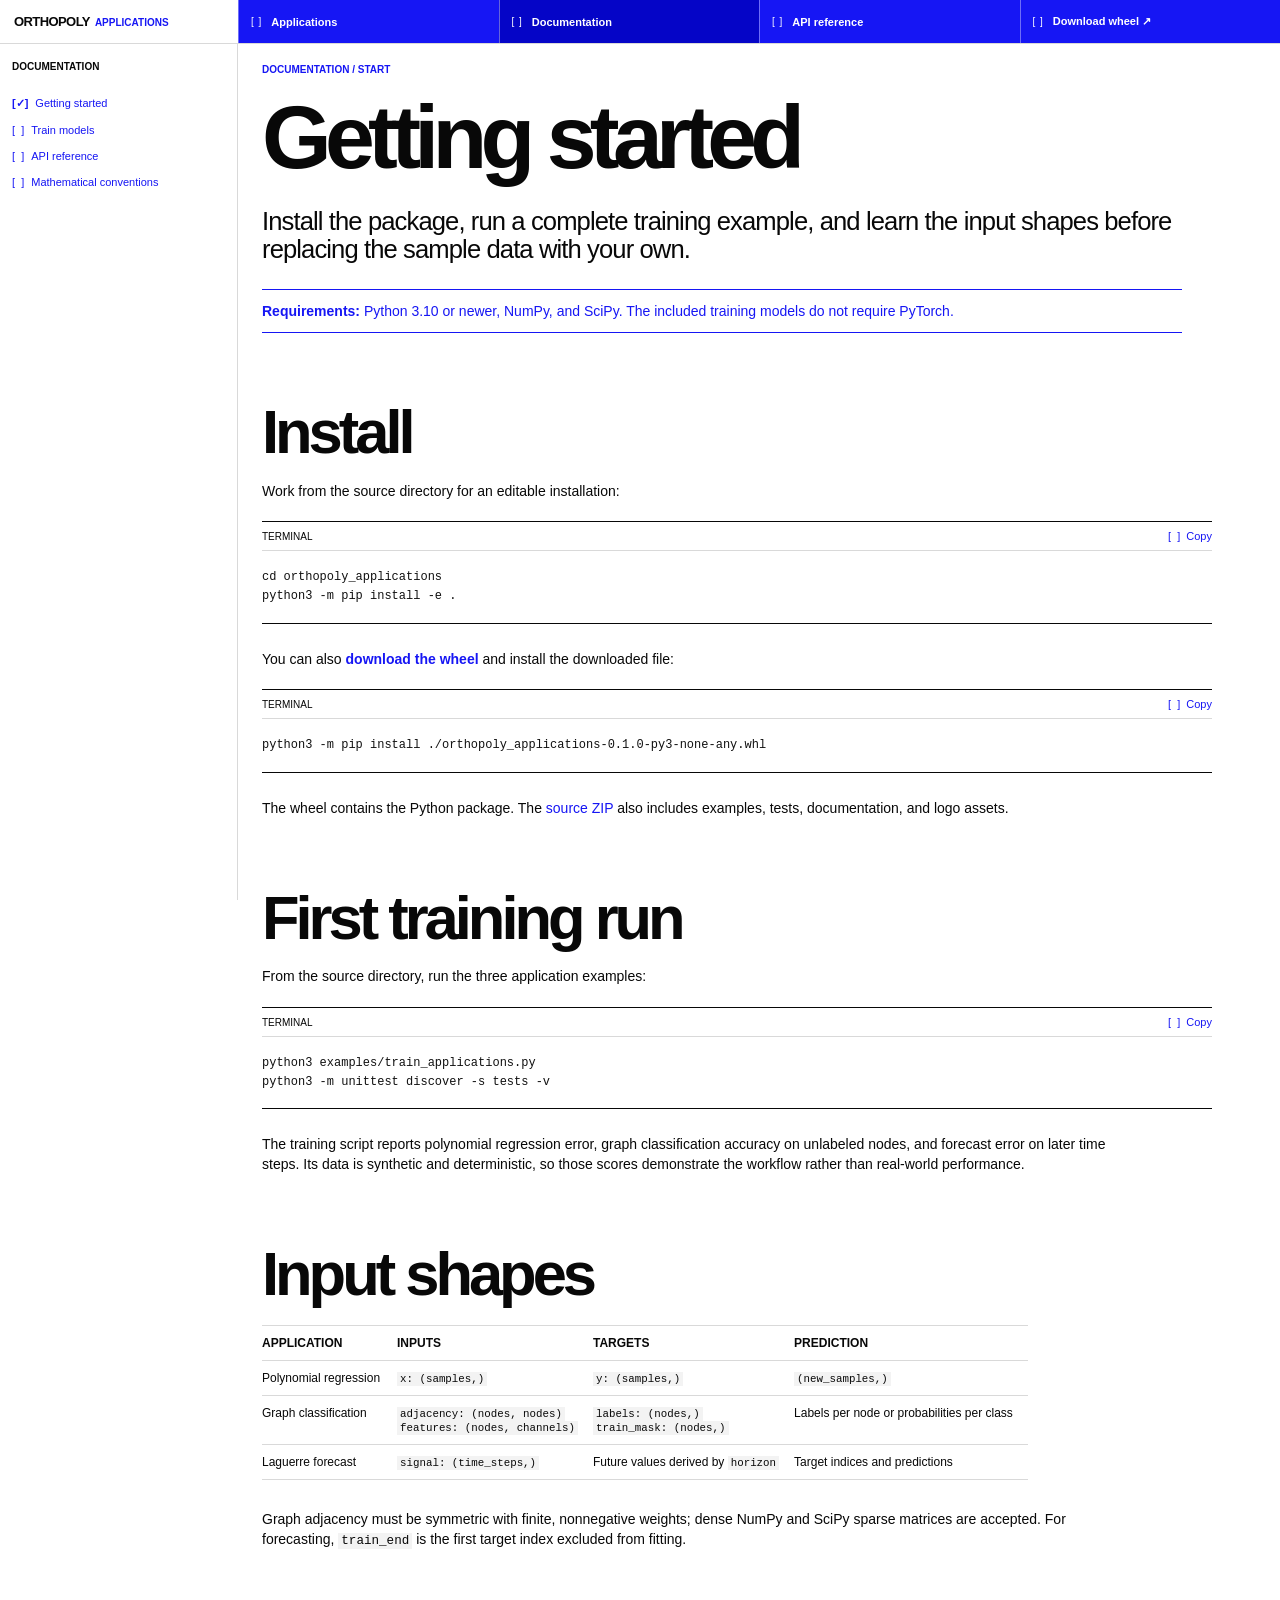
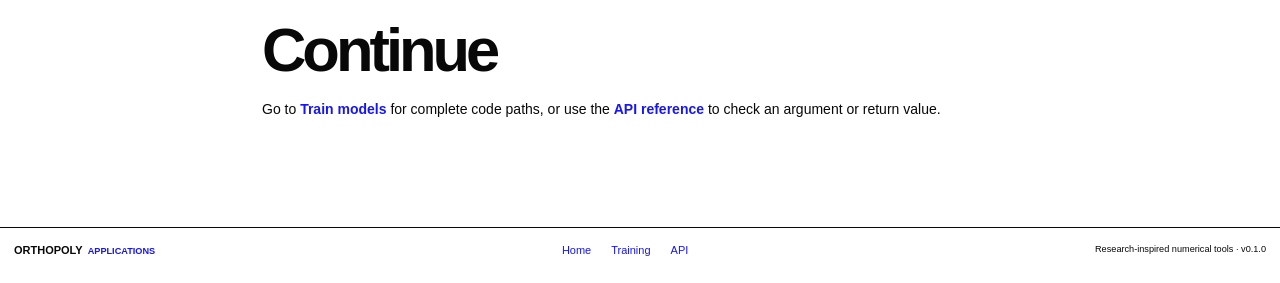
==== docs/index.html @ 443bbaf4 "Publish Orthopoly Applications website" ====
<!doctype html><html lang="en"><head><meta charset="utf-8"><meta name="viewport" content="width=device-width,initial-scale=1"><title>Getting started · Orthopoly Applications</title><meta name="description" content="Install Orthopoly Applications and run your first training example."><link rel="icon" type="image/svg+xml" href="../assets/icon.svg"><link rel="stylesheet" href="../assets/style.css"></head><body>
<a class="skip" href="#main">Skip to content</a><header class="topbar"><div class="container topbar-inner"><a class="brand" href="../index.html" aria-label="Orthopoly Applications home"><img src="../assets/icon.svg" alt=""><span>Orthopoly<small>APPLICATIONS</small></span></a><button class="menu-button" type="button" data-menu aria-expanded="false" aria-controls="main-nav">Menu</button><nav id="main-nav" class="nav" aria-label="Main navigation"><a href="../index.html#methods">Applications</a><a href="index.html" aria-current="page">Documentation</a><a href="api.html">API reference</a><a class="nav-cta" href="../downloads/orthopoly_applications-0.1.0-py3-none-any.whl" download>Download wheel ↗</a></nav></div></header>
<main id="main" class="container docs-shell"><aside class="docs-sidebar" aria-label="Documentation pages"><div class="side-title">Documentation</div><a href="index.html" aria-current="page">Getting started</a><a href="training.html">Train models</a><a href="api.html">API reference</a><a href="methods.html">Mathematical conventions</a></aside><article class="docs-content"><div class="breadcrumb">Documentation / Start</div><h1>Getting started</h1><p class="docs-lede">Install the package, run a complete training example, and learn the input shapes before replacing the sample data with your own.</p>
<div class="callout"><strong>Requirements:</strong> Python 3.10 or newer, NumPy, and SciPy. The included training models do not require PyTorch.</div>
<h2 id="install">Install</h2><p>Work from the source directory for an editable installation:</p><div class="code-panel"><div class="code-top"><span>Terminal</span><button class="copy" type="button" data-copy="install-source">Copy</button></div><pre><code id="install-source">cd orthopoly_applications
python3 -m pip install -e .</code></pre></div><p>You can also <a href="../downloads/orthopoly_applications-0.1.0-py3-none-any.whl" download><strong>download the wheel</strong></a> and install the downloaded file:</p><div class="code-panel"><div class="code-top"><span>Terminal</span><button class="copy" type="button" data-copy="install-wheel">Copy</button></div><pre><code id="install-wheel">python3 -m pip install ./orthopoly_applications-0.1.0-py3-none-any.whl</code></pre></div><p>The wheel contains the Python package. The <a href="../downloads/orthopoly-applications-source-0.1.0.zip" download>source ZIP</a> also includes examples, tests, documentation, and logo assets.</p>
<h2 id="first-run">First training run</h2><p>From the source directory, run the three application examples:</p><div class="code-panel"><div class="code-top"><span>Terminal</span><button class="copy" type="button" data-copy="first-run-code">Copy</button></div><pre><code id="first-run-code">python3 examples/train_applications.py
python3 -m unittest discover -s tests -v</code></pre></div><p>The training script reports polynomial regression error, graph classification accuracy on unlabeled nodes, and forecast error on later time steps. Its data is synthetic and deterministic, so those scores demonstrate the workflow rather than real-world performance.</p>
<h2 id="shapes">Input shapes</h2><table><thead><tr><th>Application</th><th>Inputs</th><th>Targets</th><th>Prediction</th></tr></thead><tbody><tr><td>Polynomial regression</td><td><code>x: (samples,)</code></td><td><code>y: (samples,)</code></td><td><code>(new_samples,)</code></td></tr><tr><td>Graph classification</td><td><code>adjacency: (nodes, nodes)</code><br><code>features: (nodes, channels)</code></td><td><code>labels: (nodes,)</code><br><code>train_mask: (nodes,)</code></td><td>Labels per node or probabilities per class</td></tr><tr><td>Laguerre forecast</td><td><code>signal: (time_steps,)</code></td><td>Future values derived by <code>horizon</code></td><td>Target indices and predictions</td></tr></tbody></table><p>Graph adjacency must be symmetric with finite, nonnegative weights; dense NumPy and SciPy sparse matrices are accepted. For forecasting, <code>train_end</code> is the first target index excluded from fitting.</p>
<h2 id="next">Continue</h2><p>Go to <a href="training.html"><strong>Train models</strong></a> for complete code paths, or use the <a href="api.html"><strong>API reference</strong></a> to check an argument or return value.</p></article></main><footer class="site-footer"><div class="container footer-grid"><div class="footer-brand">Orthopoly<small>APPLICATIONS</small></div><div class="footer-links"><a href="../index.html">Home</a><a href="training.html">Training</a><a href="api.html">API</a></div><small>Research-inspired numerical tools · v0.1.0</small></div></footer><script src="../assets/site.js" defer></script></body></html>
---- assets/style.css ----
:root{--blue:#1616f4;--black:#080808;--grey:#666;--rule:#d9d9d9;--pale:#f6f6ff}
*{box-sizing:border-box}html{scroll-behavior:smooth}body{margin:0;background:#fff;color:var(--black);font-family:Arial,Helvetica,sans-serif;overflow-x:hidden}a{color:inherit;text-decoration:none}button{font:inherit}img,svg{max-width:100%}[hidden]{display:none!important}::selection{background:var(--blue);color:#fff}
.skip{position:absolute;left:10px;top:-60px;z-index:100;padding:7px 11px;background:#fff;color:var(--blue);border:1px solid var(--blue)}.skip:focus{top:7px}
.container{width:100%;margin:0}.topbar{height:44px;background:#fff;border-bottom:1px solid var(--rule);position:sticky;top:0;z-index:30}.topbar-inner{height:100%;display:flex;align-items:stretch}.brand{width:238px;flex:none;display:flex;align-items:center;padding:0 14px;font-size:13px;font-weight:800;letter-spacing:-.045em;text-transform:uppercase;white-space:nowrap}.brand img{display:none}.brand span small{display:inline;color:var(--blue);font-size:10px;font-weight:700;letter-spacing:0;margin-left:5px}.nav{background:var(--blue);color:#fff;flex:1;display:grid;grid-template-columns:repeat(4,minmax(0,1fr));height:100%}.nav a{display:flex;align-items:center;padding:0 12px;border-left:1px solid rgba(255,255,255,.38);font-size:11px;font-weight:600;white-space:nowrap}.nav a:before{content:'[  ]';font-size:10px;letter-spacing:.1em;margin-right:9px;font-weight:400}.nav a:hover,.nav a[aria-current=page]{background:#0505c7;color:#fff}.nav .nav-cta{background:none;color:#fff;border-radius:0}.menu-button{display:none}.site-footer{border-top:1px solid var(--black);background:#fff;padding:16px 14px 28px;font-size:11px}.footer-grid{display:flex;align-items:flex-start;justify-content:space-between;gap:24px}.footer-brand{font-weight:800;text-transform:uppercase}.footer-brand small{color:var(--blue);margin-left:5px}.footer-links{display:flex;flex-wrap:wrap;gap:20px}.footer-links a{color:var(--blue)}.footer-links a:hover{text-decoration:underline}
.archive-intro,.archive-row,.archive-close,.filter-strip{display:grid;grid-template-columns:238px minmax(0,1fr);border-bottom:1px solid var(--rule)}.intro-side,.row-side,.filter-label,.close-side{padding:14px 13px;border-right:1px solid var(--rule);font-size:10px;line-height:1.35}.intro-side b,.close-side b{display:block;font-weight:800}.intro-side span,.close-side span{display:block;color:var(--grey);margin-top:3px}.intro-main{padding:22px 14px 30px;min-width:0}.intro-main .small-line{font-size:11px;margin:0 0 15px;color:var(--blue);font-weight:700}.intro-main h1{font-size:clamp(58px,8.5vw,150px);font-weight:700;line-height:.83;letter-spacing:-.078em;margin:0;max-width:1150px}.intro-main h1 span{color:var(--blue)}.intro-main p{font-size:14px;line-height:1.35;max-width:660px;margin:26px 0 0}.filter-strip{min-height:44px}.filter-label{display:flex;align-items:center;font-weight:800;text-transform:uppercase}.filters{display:flex;align-items:center;gap:24px;flex-wrap:wrap;padding:6px 14px}.filters button{border:0;background:none;color:var(--black);padding:2px 0;font-size:11px;cursor:pointer}.filters button:before{content:'[  ]';white-space:pre;color:var(--blue);margin-right:6px}.filters button[aria-pressed=true]:before{content:'[✓]';font-weight:800}.filters button:hover{text-decoration:underline}.filter-count{margin-left:auto;color:var(--grey);font-size:10px;text-transform:uppercase}
.archive-row{min-height:145px}.row-side{display:flex;flex-direction:column;justify-content:space-between;gap:10px}.row-side dl{margin:0;display:grid;grid-template-columns:79px minmax(0,1fr);gap:1px 4px}.row-side dt{font-weight:400}.row-side dd{margin:0;color:var(--blue);overflow-wrap:anywhere}.row-side .entry-number{font-size:10px;color:#777}.row-main{min-width:0;display:flex;align-items:center;padding:8px 14px 15px}.row-main a{display:block;width:100%;font-size:clamp(45px,6.2vw,106px);line-height:.91;font-weight:700;letter-spacing:-.068em;overflow-wrap:anywhere}.row-main a:hover,.row-main a:focus-visible{color:var(--blue)}.row-main a:after{content:' ↗';font-size:.3em;vertical-align:top;letter-spacing:0;color:var(--blue);white-space:nowrap}.archive-row:hover{background:var(--pale)}.archive-close .close-main{padding:20px 14px 34px}.archive-close h2{font-size:clamp(42px,5vw,78px);line-height:.93;letter-spacing:-.065em;margin:0 0 21px}.archive-close p{font-size:13px;line-height:1.4;max-width:650px}.archive-close .action-links{display:flex;flex-wrap:wrap;gap:22px;margin-top:20px;font-size:12px;color:var(--blue);font-weight:700}.archive-close .action-links a:hover{text-decoration:underline}.archive-close pre{border-top:1px solid var(--rule);margin:23px 0 0;padding:12px 0;font-size:12px;overflow:auto}
.docs-shell{display:grid;grid-template-columns:238px minmax(0,1fr);width:100%;min-height:calc(100vh - 44px);padding:0}.docs-sidebar{border-right:1px solid var(--rule);padding:17px 12px;position:sticky;top:44px;height:calc(100vh - 44px);align-self:start}.docs-sidebar .side-title{font-size:10px;font-weight:800;text-transform:uppercase;margin:0 0 18px}.docs-sidebar a{display:block;font-size:11px;padding:7px 0;color:var(--blue)}.docs-sidebar a:before{content:'[  ]';white-space:pre;color:var(--blue);margin-right:7px}.docs-sidebar a[aria-current=page]:before{content:'[✓]';font-weight:800}.docs-sidebar a:hover{text-decoration:underline}.docs-content{min-width:0;padding:20px 24px 90px}.docs-content .breadcrumb{font-size:10px;color:var(--blue);font-weight:700;text-transform:uppercase}.docs-content h1{font-size:clamp(50px,7vw,112px);line-height:.88;letter-spacing:-.075em;margin:23px 0 30px;font-weight:700;max-width:1100px}.docs-lede{font-size:clamp(20px,2vw,29px)!important;line-height:1.12!important;max-width:1000px!important;letter-spacing:-.035em}.docs-content h2{font-size:clamp(35px,4.8vw,72px);line-height:.95;letter-spacing:-.065em;font-weight:700;margin:70px 0 20px;scroll-margin-top:60px}.docs-content h3{font-size:20px;line-height:1.1;letter-spacing:-.03em;margin:30px 0 10px}.docs-content p,.docs-content li{font-size:14px;line-height:1.42;max-width:850px}.docs-content p{margin:0 0 18px}.docs-content ul{padding-left:18px}.docs-content li{margin:4px 0}.docs-content a:not(.button){color:var(--blue)}.docs-content a:hover{text-decoration:underline}.docs-content code:not(pre code){font-family:ui-monospace,SFMono-Regular,Consolas,monospace;font-size:.9em;background:#f3f3f3;padding:1px 3px;color:var(--black)}.callout{border-top:1px solid var(--blue);border-bottom:1px solid var(--blue);padding:13px 0;margin:25px 0;font-size:14px;color:var(--blue);max-width:920px}.code-panel{border-top:1px solid var(--black);border-bottom:1px solid var(--black);margin:20px 0 26px;max-width:950px}.code-top{display:flex;justify-content:space-between;align-items:center;border-bottom:1px solid var(--rule);padding:8px 0;font-size:10px;text-transform:uppercase}.copy{background:none;border:0;color:var(--blue);padding:0;cursor:pointer;font-size:11px}.copy:before{content:'[  ]';white-space:pre;margin-right:6px}.copy:hover{text-decoration:underline}pre{margin:0;overflow:auto}pre code{display:block;padding:17px 0;font:12px/1.55 ui-monospace,SFMono-Regular,Consolas,monospace;color:#111}.docs-content table{border-collapse:collapse;width:100%;max-width:1100px;display:block;overflow:auto;margin:22px 0 30px;font-size:12px}.docs-content th,.docs-content td{border-top:1px solid var(--rule);border-bottom:1px solid var(--rule);text-align:left;padding:10px 15px 10px 0;vertical-align:top;min-width:135px}.docs-content th{font-weight:700;text-transform:uppercase}.api-entry{border-top:1px solid var(--rule);padding:15px 0 16px;max-width:1100px}.api-entry h3{font:700 clamp(24px,3vw,42px)/.98 Arial,Helvetica,sans-serif;letter-spacing:-.055em;overflow-wrap:anywhere;margin:2px 0 13px}.api-entry p:last-child{margin-bottom:0}.pill{font-size:10px;color:var(--blue);font-weight:700;text-transform:uppercase}
@media(max-width:900px){.brand{width:190px}.archive-intro,.archive-row,.archive-close,.filter-strip,.docs-shell{grid-template-columns:190px minmax(0,1fr)}.nav a{padding:0 8px;font-size:10px}.nav a:before{margin-right:4px}.intro-main h1{font-size:clamp(55px,8vw,100px)}.row-main a{font-size:clamp(40px,6vw,75px)}}
@media(max-width:720px){.topbar{height:44px}.brand{width:auto;flex:1}.menu-button{display:block;background:var(--blue);color:#fff;border:0;padding:0 17px;font-size:11px;font-weight:700;cursor:pointer}.menu-button:before{content:'[  ]';margin-right:6px}.nav{display:none;position:absolute;top:44px;left:0;right:0;height:auto;grid-template-columns:1fr 1fr;box-shadow:0 10px 20px #0002}.nav.open{display:grid}.nav a{min-height:50px;font-size:11px;border-bottom:1px solid rgba(255,255,255,.3)}.archive-intro,.archive-row,.archive-close{grid-template-columns:1fr}.intro-side,.row-side,.close-side{border-right:0;border-bottom:1px solid var(--rule)}.intro-side{display:flex;gap:10px}.intro-side span{margin:0}.intro-main{padding:20px 13px 28px}.intro-main h1{font-size:clamp(52px,11vw,80px)}.filter-strip{grid-template-columns:1fr}.filter-label{border-right:0;padding-bottom:0}.filters{gap:13px;padding:8px 13px 12px}.filter-count{width:100%;margin:4px 0 0}.row-side{gap:4px;padding:9px 13px}.row-side dl{grid-template-columns:65px 1fr}.row-side .entry-number{display:none}.archive-row{min-height:0}.row-main{padding:12px 13px 21px}.row-main a{font-size:clamp(43px,10vw,70px)}.close-main{padding:18px 13px 30px!important}.docs-shell{display:block}.docs-sidebar{position:static;height:auto;border-right:0;border-bottom:1px solid var(--rule);padding:10px 13px;display:flex;gap:18px;white-space:nowrap;overflow:auto}.docs-sidebar .side-title{display:none}.docs-sidebar a{flex:none}.docs-content{padding:20px 13px 70px}.docs-content h1{font-size:clamp(50px,12vw,80px)}.docs-content h2{font-size:clamp(35px,9vw,55px);margin-top:55px}.footer-grid{flex-direction:column;gap:12px}}
@media(prefers-reduced-motion:reduce){html{scroll-behavior:auto}}
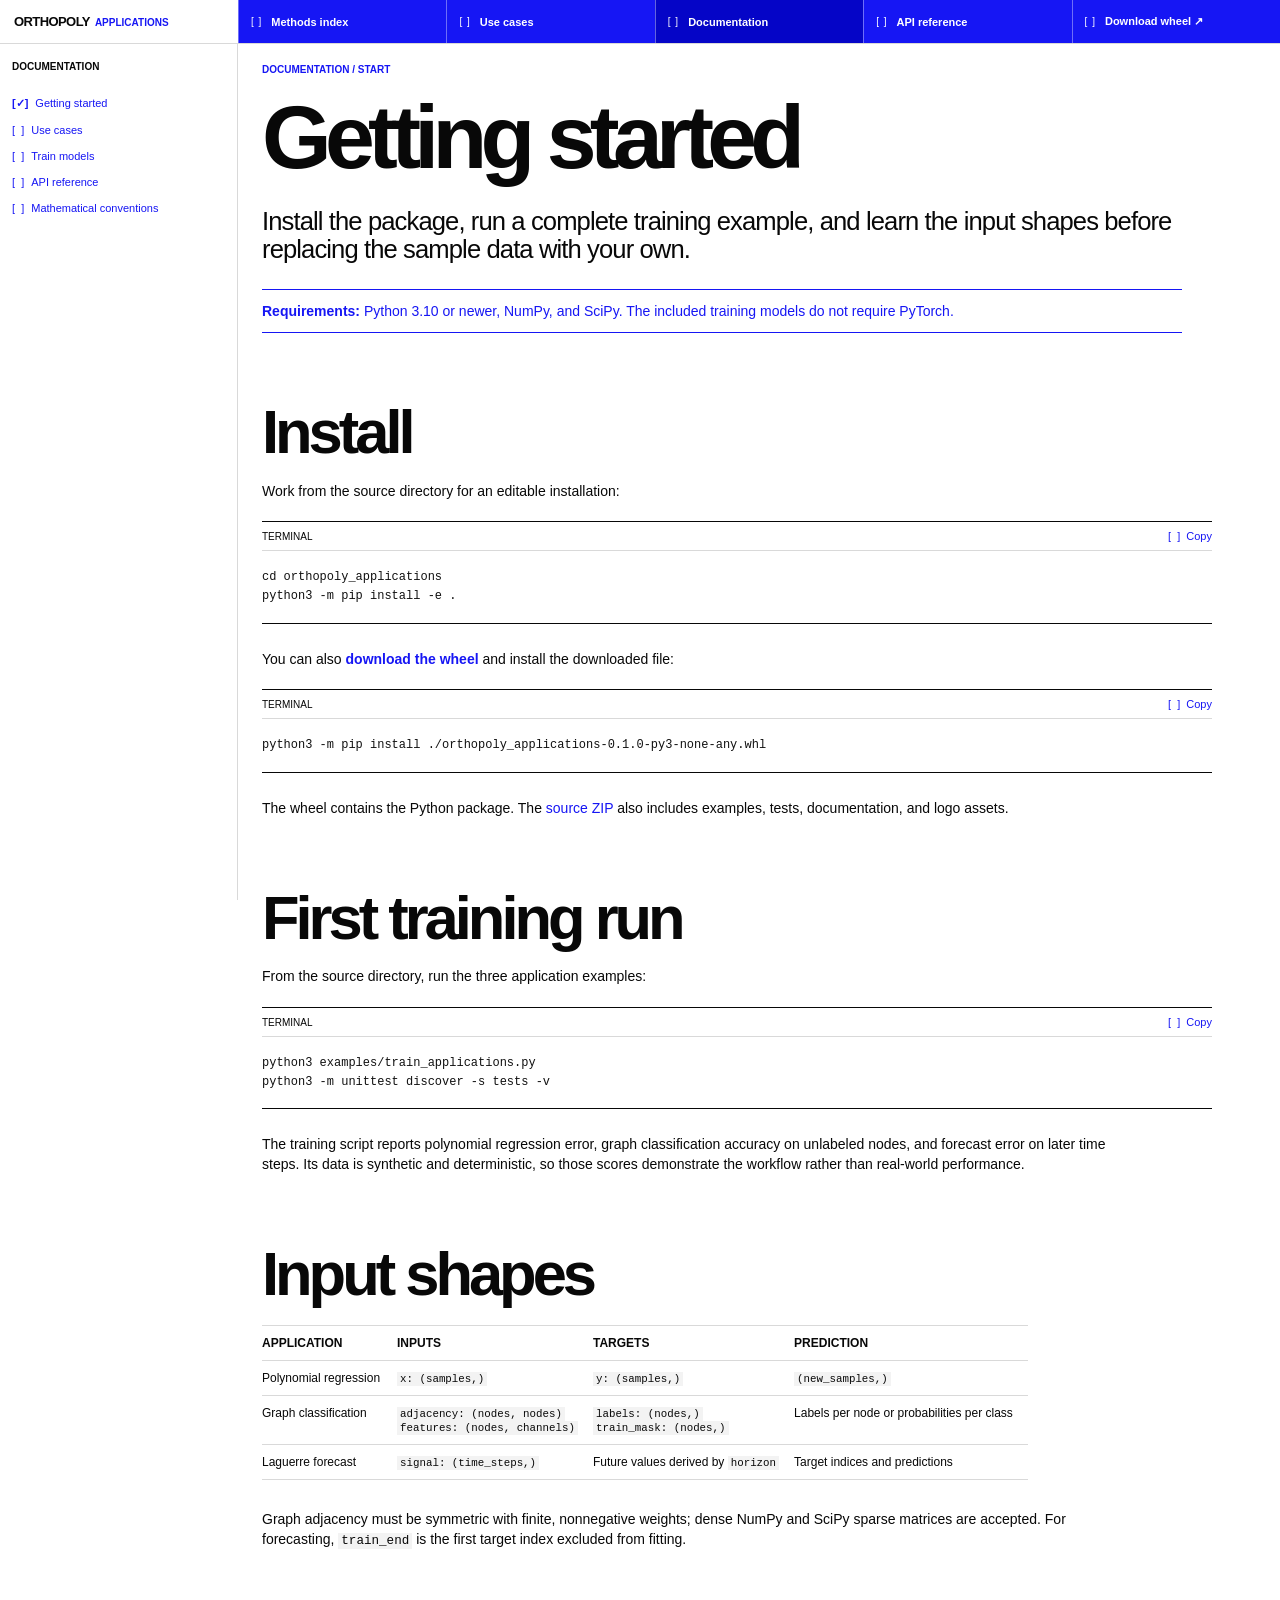
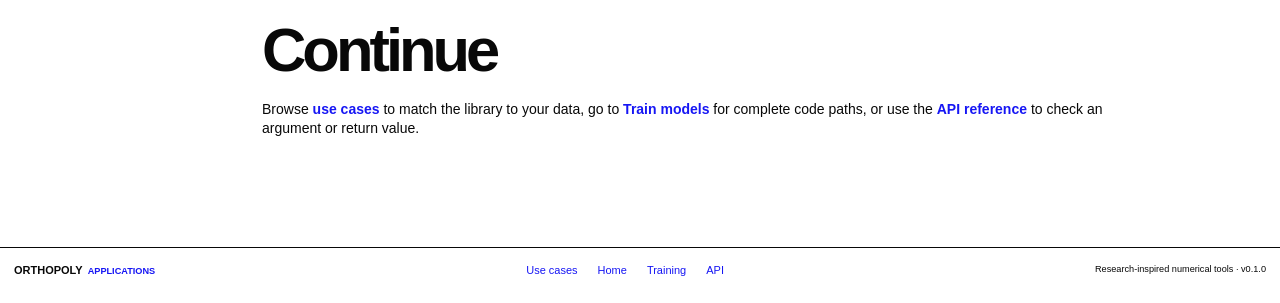
==== commit 7bb91655: "Add practical library use cases" ====
--- a/docs/index.html
+++ b/docs/index.html
@@ -1,10 +1,10 @@
 <!doctype html><html lang="en"><head><meta charset="utf-8"><meta name="viewport" content="width=device-width,initial-scale=1"><title>Getting started · Orthopoly Applications</title><meta name="description" content="Install Orthopoly Applications and run your first training example."><link rel="icon" type="image/svg+xml" href="../assets/icon.svg"><link rel="stylesheet" href="../assets/style.css"></head><body>
-<a class="skip" href="#main">Skip to content</a><header class="topbar"><div class="container topbar-inner"><a class="brand" href="../index.html" aria-label="Orthopoly Applications home"><img src="../assets/icon.svg" alt=""><span>Orthopoly<small>APPLICATIONS</small></span></a><button class="menu-button" type="button" data-menu aria-expanded="false" aria-controls="main-nav">Menu</button><nav id="main-nav" class="nav" aria-label="Main navigation"><a href="../index.html#methods">Applications</a><a href="index.html" aria-current="page">Documentation</a><a href="api.html">API reference</a><a class="nav-cta" href="../downloads/orthopoly_applications-0.1.0-py3-none-any.whl" download>Download wheel ↗</a></nav></div></header>
-<main id="main" class="container docs-shell"><aside class="docs-sidebar" aria-label="Documentation pages"><div class="side-title">Documentation</div><a href="index.html" aria-current="page">Getting started</a><a href="training.html">Train models</a><a href="api.html">API reference</a><a href="methods.html">Mathematical conventions</a></aside><article class="docs-content"><div class="breadcrumb">Documentation / Start</div><h1>Getting started</h1><p class="docs-lede">Install the package, run a complete training example, and learn the input shapes before replacing the sample data with your own.</p>
+<a class="skip" href="#main">Skip to content</a><header class="topbar"><div class="container topbar-inner"><a class="brand" href="../index.html" aria-label="Orthopoly Applications home"><img src="../assets/icon.svg" alt=""><span>Orthopoly<small>APPLICATIONS</small></span></a><button class="menu-button" type="button" data-menu aria-expanded="false" aria-controls="main-nav">Menu</button><nav id="main-nav" class="nav" aria-label="Main navigation"><a href="../index.html#methods">Methods index</a><a href="use-cases.html">Use cases</a><a href="index.html" aria-current="page">Documentation</a><a href="api.html">API reference</a><a class="nav-cta" href="../downloads/orthopoly_applications-0.1.0-py3-none-any.whl" download>Download wheel ↗</a></nav></div></header>
+<main id="main" class="container docs-shell"><aside class="docs-sidebar" aria-label="Documentation pages"><div class="side-title">Documentation</div><a href="index.html" aria-current="page">Getting started</a><a href="use-cases.html">Use cases</a><a href="training.html">Train models</a><a href="api.html">API reference</a><a href="methods.html">Mathematical conventions</a></aside><article class="docs-content"><div class="breadcrumb">Documentation / Start</div><h1>Getting started</h1><p class="docs-lede">Install the package, run a complete training example, and learn the input shapes before replacing the sample data with your own.</p>
 <div class="callout"><strong>Requirements:</strong> Python 3.10 or newer, NumPy, and SciPy. The included training models do not require PyTorch.</div>
 <h2 id="install">Install</h2><p>Work from the source directory for an editable installation:</p><div class="code-panel"><div class="code-top"><span>Terminal</span><button class="copy" type="button" data-copy="install-source">Copy</button></div><pre><code id="install-source">cd orthopoly_applications
 python3 -m pip install -e .</code></pre></div><p>You can also <a href="../downloads/orthopoly_applications-0.1.0-py3-none-any.whl" download><strong>download the wheel</strong></a> and install the downloaded file:</p><div class="code-panel"><div class="code-top"><span>Terminal</span><button class="copy" type="button" data-copy="install-wheel">Copy</button></div><pre><code id="install-wheel">python3 -m pip install ./orthopoly_applications-0.1.0-py3-none-any.whl</code></pre></div><p>The wheel contains the Python package. The <a href="../downloads/orthopoly-applications-source-0.1.0.zip" download>source ZIP</a> also includes examples, tests, documentation, and logo assets.</p>
 <h2 id="first-run">First training run</h2><p>From the source directory, run the three application examples:</p><div class="code-panel"><div class="code-top"><span>Terminal</span><button class="copy" type="button" data-copy="first-run-code">Copy</button></div><pre><code id="first-run-code">python3 examples/train_applications.py
 python3 -m unittest discover -s tests -v</code></pre></div><p>The training script reports polynomial regression error, graph classification accuracy on unlabeled nodes, and forecast error on later time steps. Its data is synthetic and deterministic, so those scores demonstrate the workflow rather than real-world performance.</p>
 <h2 id="shapes">Input shapes</h2><table><thead><tr><th>Application</th><th>Inputs</th><th>Targets</th><th>Prediction</th></tr></thead><tbody><tr><td>Polynomial regression</td><td><code>x: (samples,)</code></td><td><code>y: (samples,)</code></td><td><code>(new_samples,)</code></td></tr><tr><td>Graph classification</td><td><code>adjacency: (nodes, nodes)</code><br><code>features: (nodes, channels)</code></td><td><code>labels: (nodes,)</code><br><code>train_mask: (nodes,)</code></td><td>Labels per node or probabilities per class</td></tr><tr><td>Laguerre forecast</td><td><code>signal: (time_steps,)</code></td><td>Future values derived by <code>horizon</code></td><td>Target indices and predictions</td></tr></tbody></table><p>Graph adjacency must be symmetric with finite, nonnegative weights; dense NumPy and SciPy sparse matrices are accepted. For forecasting, <code>train_end</code> is the first target index excluded from fitting.</p>
-<h2 id="next">Continue</h2><p>Go to <a href="training.html"><strong>Train models</strong></a> for complete code paths, or use the <a href="api.html"><strong>API reference</strong></a> to check an argument or return value.</p></article></main><footer class="site-footer"><div class="container footer-grid"><div class="footer-brand">Orthopoly<small>APPLICATIONS</small></div><div class="footer-links"><a href="../index.html">Home</a><a href="training.html">Training</a><a href="api.html">API</a></div><small>Research-inspired numerical tools · v0.1.0</small></div></footer><script src="../assets/site.js" defer></script></body></html>
+<h2 id="next">Continue</h2><p>Browse <a href="use-cases.html"><strong>use cases</strong></a> to match the library to your data, go to <a href="training.html"><strong>Train models</strong></a> for complete code paths, or use the <a href="api.html"><strong>API reference</strong></a> to check an argument or return value.</p></article></main><footer class="site-footer"><div class="container footer-grid"><div class="footer-brand">Orthopoly<small>APPLICATIONS</small></div><div class="footer-links"><a href="use-cases.html">Use cases</a><a href="../index.html">Home</a><a href="training.html">Training</a><a href="api.html">API</a></div><small>Research-inspired numerical tools · v0.1.0</small></div></footer><script src="../assets/site.js" defer></script></body></html>
--- a/assets/style.css
+++ b/assets/style.css
@@ -1,10 +1,19 @@
 :root{--blue:#1616f4;--black:#080808;--grey:#666;--rule:#d9d9d9;--pale:#f6f6ff}
 *{box-sizing:border-box}html{scroll-behavior:smooth}body{margin:0;background:#fff;color:var(--black);font-family:Arial,Helvetica,sans-serif;overflow-x:hidden}a{color:inherit;text-decoration:none}button{font:inherit}img,svg{max-width:100%}[hidden]{display:none!important}::selection{background:var(--blue);color:#fff}
 .skip{position:absolute;left:10px;top:-60px;z-index:100;padding:7px 11px;background:#fff;color:var(--blue);border:1px solid var(--blue)}.skip:focus{top:7px}
-.container{width:100%;margin:0}.topbar{height:44px;background:#fff;border-bottom:1px solid var(--rule);position:sticky;top:0;z-index:30}.topbar-inner{height:100%;display:flex;align-items:stretch}.brand{width:238px;flex:none;display:flex;align-items:center;padding:0 14px;font-size:13px;font-weight:800;letter-spacing:-.045em;text-transform:uppercase;white-space:nowrap}.brand img{display:none}.brand span small{display:inline;color:var(--blue);font-size:10px;font-weight:700;letter-spacing:0;margin-left:5px}.nav{background:var(--blue);color:#fff;flex:1;display:grid;grid-template-columns:repeat(4,minmax(0,1fr));height:100%}.nav a{display:flex;align-items:center;padding:0 12px;border-left:1px solid rgba(255,255,255,.38);font-size:11px;font-weight:600;white-space:nowrap}.nav a:before{content:'[  ]';font-size:10px;letter-spacing:.1em;margin-right:9px;font-weight:400}.nav a:hover,.nav a[aria-current=page]{background:#0505c7;color:#fff}.nav .nav-cta{background:none;color:#fff;border-radius:0}.menu-button{display:none}.site-footer{border-top:1px solid var(--black);background:#fff;padding:16px 14px 28px;font-size:11px}.footer-grid{display:flex;align-items:flex-start;justify-content:space-between;gap:24px}.footer-brand{font-weight:800;text-transform:uppercase}.footer-brand small{color:var(--blue);margin-left:5px}.footer-links{display:flex;flex-wrap:wrap;gap:20px}.footer-links a{color:var(--blue)}.footer-links a:hover{text-decoration:underline}
+.container{width:100%;margin:0}.topbar{height:44px;background:#fff;border-bottom:1px solid var(--rule);position:sticky;top:0;z-index:30}.topbar-inner{height:100%;display:flex;align-items:stretch}.brand{width:238px;flex:none;display:flex;align-items:center;padding:0 14px;font-size:13px;font-weight:800;letter-spacing:-.045em;text-transform:uppercase;white-space:nowrap}.brand img{display:none}.brand span small{display:inline;color:var(--blue);font-size:10px;font-weight:700;letter-spacing:0;margin-left:5px}.nav{background:var(--blue);color:#fff;flex:1;display:grid;grid-template-columns:repeat(5,minmax(0,1fr));height:100%}.nav a{display:flex;align-items:center;padding:0 12px;border-left:1px solid rgba(255,255,255,.38);font-size:11px;font-weight:600;white-space:nowrap}.nav a:before{content:'[  ]';font-size:10px;letter-spacing:.1em;margin-right:9px;font-weight:400}.nav a:hover,.nav a[aria-current=page]{background:#0505c7;color:#fff}.nav .nav-cta{background:none;color:#fff;border-radius:0}.menu-button{display:none}.site-footer{border-top:1px solid var(--black);background:#fff;padding:16px 14px 28px;font-size:11px}.footer-grid{display:flex;align-items:flex-start;justify-content:space-between;gap:24px}.footer-brand{font-weight:800;text-transform:uppercase}.footer-brand small{color:var(--blue);margin-left:5px}.footer-links{display:flex;flex-wrap:wrap;gap:20px}.footer-links a{color:var(--blue)}.footer-links a:hover{text-decoration:underline}
 .archive-intro,.archive-row,.archive-close,.filter-strip{display:grid;grid-template-columns:238px minmax(0,1fr);border-bottom:1px solid var(--rule)}.intro-side,.row-side,.filter-label,.close-side{padding:14px 13px;border-right:1px solid var(--rule);font-size:10px;line-height:1.35}.intro-side b,.close-side b{display:block;font-weight:800}.intro-side span,.close-side span{display:block;color:var(--grey);margin-top:3px}.intro-main{padding:22px 14px 30px;min-width:0}.intro-main .small-line{font-size:11px;margin:0 0 15px;color:var(--blue);font-weight:700}.intro-main h1{font-size:clamp(58px,8.5vw,150px);font-weight:700;line-height:.83;letter-spacing:-.078em;margin:0;max-width:1150px}.intro-main h1 span{color:var(--blue)}.intro-main p{font-size:14px;line-height:1.35;max-width:660px;margin:26px 0 0}.filter-strip{min-height:44px}.filter-label{display:flex;align-items:center;font-weight:800;text-transform:uppercase}.filters{display:flex;align-items:center;gap:24px;flex-wrap:wrap;padding:6px 14px}.filters button{border:0;background:none;color:var(--black);padding:2px 0;font-size:11px;cursor:pointer}.filters button:before{content:'[  ]';white-space:pre;color:var(--blue);margin-right:6px}.filters button[aria-pressed=true]:before{content:'[✓]';font-weight:800}.filters button:hover{text-decoration:underline}.filter-count{margin-left:auto;color:var(--grey);font-size:10px;text-transform:uppercase}
 .archive-row{min-height:145px}.row-side{display:flex;flex-direction:column;justify-content:space-between;gap:10px}.row-side dl{margin:0;display:grid;grid-template-columns:79px minmax(0,1fr);gap:1px 4px}.row-side dt{font-weight:400}.row-side dd{margin:0;color:var(--blue);overflow-wrap:anywhere}.row-side .entry-number{font-size:10px;color:#777}.row-main{min-width:0;display:flex;align-items:center;padding:8px 14px 15px}.row-main a{display:block;width:100%;font-size:clamp(45px,6.2vw,106px);line-height:.91;font-weight:700;letter-spacing:-.068em;overflow-wrap:anywhere}.row-main a:hover,.row-main a:focus-visible{color:var(--blue)}.row-main a:after{content:' ↗';font-size:.3em;vertical-align:top;letter-spacing:0;color:var(--blue);white-space:nowrap}.archive-row:hover{background:var(--pale)}.archive-close .close-main{padding:20px 14px 34px}.archive-close h2{font-size:clamp(42px,5vw,78px);line-height:.93;letter-spacing:-.065em;margin:0 0 21px}.archive-close p{font-size:13px;line-height:1.4;max-width:650px}.archive-close .action-links{display:flex;flex-wrap:wrap;gap:22px;margin-top:20px;font-size:12px;color:var(--blue);font-weight:700}.archive-close .action-links a:hover{text-decoration:underline}.archive-close pre{border-top:1px solid var(--rule);margin:23px 0 0;padding:12px 0;font-size:12px;overflow:auto}
 .docs-shell{display:grid;grid-template-columns:238px minmax(0,1fr);width:100%;min-height:calc(100vh - 44px);padding:0}.docs-sidebar{border-right:1px solid var(--rule);padding:17px 12px;position:sticky;top:44px;height:calc(100vh - 44px);align-self:start}.docs-sidebar .side-title{font-size:10px;font-weight:800;text-transform:uppercase;margin:0 0 18px}.docs-sidebar a{display:block;font-size:11px;padding:7px 0;color:var(--blue)}.docs-sidebar a:before{content:'[  ]';white-space:pre;color:var(--blue);margin-right:7px}.docs-sidebar a[aria-current=page]:before{content:'[✓]';font-weight:800}.docs-sidebar a:hover{text-decoration:underline}.docs-content{min-width:0;padding:20px 24px 90px}.docs-content .breadcrumb{font-size:10px;color:var(--blue);font-weight:700;text-transform:uppercase}.docs-content h1{font-size:clamp(50px,7vw,112px);line-height:.88;letter-spacing:-.075em;margin:23px 0 30px;font-weight:700;max-width:1100px}.docs-lede{font-size:clamp(20px,2vw,29px)!important;line-height:1.12!important;max-width:1000px!important;letter-spacing:-.035em}.docs-content h2{font-size:clamp(35px,4.8vw,72px);line-height:.95;letter-spacing:-.065em;font-weight:700;margin:70px 0 20px;scroll-margin-top:60px}.docs-content h3{font-size:20px;line-height:1.1;letter-spacing:-.03em;margin:30px 0 10px}.docs-content p,.docs-content li{font-size:14px;line-height:1.42;max-width:850px}.docs-content p{margin:0 0 18px}.docs-content ul{padding-left:18px}.docs-content li{margin:4px 0}.docs-content a:not(.button){color:var(--blue)}.docs-content a:hover{text-decoration:underline}.docs-content code:not(pre code){font-family:ui-monospace,SFMono-Regular,Consolas,monospace;font-size:.9em;background:#f3f3f3;padding:1px 3px;color:var(--black)}.callout{border-top:1px solid var(--blue);border-bottom:1px solid var(--blue);padding:13px 0;margin:25px 0;font-size:14px;color:var(--blue);max-width:920px}.code-panel{border-top:1px solid var(--black);border-bottom:1px solid var(--black);margin:20px 0 26px;max-width:950px}.code-top{display:flex;justify-content:space-between;align-items:center;border-bottom:1px solid var(--rule);padding:8px 0;font-size:10px;text-transform:uppercase}.copy{background:none;border:0;color:var(--blue);padding:0;cursor:pointer;font-size:11px}.copy:before{content:'[  ]';white-space:pre;margin-right:6px}.copy:hover{text-decoration:underline}pre{margin:0;overflow:auto}pre code{display:block;padding:17px 0;font:12px/1.55 ui-monospace,SFMono-Regular,Consolas,monospace;color:#111}.docs-content table{border-collapse:collapse;width:100%;max-width:1100px;display:block;overflow:auto;margin:22px 0 30px;font-size:12px}.docs-content th,.docs-content td{border-top:1px solid var(--rule);border-bottom:1px solid var(--rule);text-align:left;padding:10px 15px 10px 0;vertical-align:top;min-width:135px}.docs-content th{font-weight:700;text-transform:uppercase}.api-entry{border-top:1px solid var(--rule);padding:15px 0 16px;max-width:1100px}.api-entry h3{font:700 clamp(24px,3vw,42px)/.98 Arial,Helvetica,sans-serif;letter-spacing:-.055em;overflow-wrap:anywhere;margin:2px 0 13px}.api-entry p:last-child{margin-bottom:0}.pill{font-size:10px;color:var(--blue);font-weight:700;text-transform:uppercase}
 @media(max-width:900px){.brand{width:190px}.archive-intro,.archive-row,.archive-close,.filter-strip,.docs-shell{grid-template-columns:190px minmax(0,1fr)}.nav a{padding:0 8px;font-size:10px}.nav a:before{margin-right:4px}.intro-main h1{font-size:clamp(55px,8vw,100px)}.row-main a{font-size:clamp(40px,6vw,75px)}}
 @media(max-width:720px){.topbar{height:44px}.brand{width:auto;flex:1}.menu-button{display:block;background:var(--blue);color:#fff;border:0;padding:0 17px;font-size:11px;font-weight:700;cursor:pointer}.menu-button:before{content:'[  ]';margin-right:6px}.nav{display:none;position:absolute;top:44px;left:0;right:0;height:auto;grid-template-columns:1fr 1fr;box-shadow:0 10px 20px #0002}.nav.open{display:grid}.nav a{min-height:50px;font-size:11px;border-bottom:1px solid rgba(255,255,255,.3)}.archive-intro,.archive-row,.archive-close{grid-template-columns:1fr}.intro-side,.row-side,.close-side{border-right:0;border-bottom:1px solid var(--rule)}.intro-side{display:flex;gap:10px}.intro-side span{margin:0}.intro-main{padding:20px 13px 28px}.intro-main h1{font-size:clamp(52px,11vw,80px)}.filter-strip{grid-template-columns:1fr}.filter-label{border-right:0;padding-bottom:0}.filters{gap:13px;padding:8px 13px 12px}.filter-count{width:100%;margin:4px 0 0}.row-side{gap:4px;padding:9px 13px}.row-side dl{grid-template-columns:65px 1fr}.row-side .entry-number{display:none}.archive-row{min-height:0}.row-main{padding:12px 13px 21px}.row-main a{font-size:clamp(43px,10vw,70px)}.close-main{padding:18px 13px 30px!important}.docs-shell{display:block}.docs-sidebar{position:static;height:auto;border-right:0;border-bottom:1px solid var(--rule);padding:10px 13px;display:flex;gap:18px;white-space:nowrap;overflow:auto}.docs-sidebar .side-title{display:none}.docs-sidebar a{flex:none}.docs-content{padding:20px 13px 70px}.docs-content h1{font-size:clamp(50px,12vw,80px)}.docs-content h2{font-size:clamp(35px,9vw,55px);margin-top:55px}.footer-grid{flex-direction:column;gap:12px}}
 @media(prefers-reduced-motion:reduce){html{scroll-behavior:auto}}
+
+/* Use cases follow the same two-column editorial grid as the methods index. */
+#use-cases{scroll-margin-top:44px}.cases-heading,.case-row{display:grid;grid-template-columns:238px minmax(0,1fr);border-bottom:1px solid var(--rule)}.cases-side,.case-side{padding:14px 13px;border-right:1px solid var(--rule);font-size:10px;line-height:1.35}.cases-side b,.case-side b{display:block}.cases-side span,.case-side span{display:block;color:var(--grey);margin-top:4px}.cases-head-main{padding:24px 14px 35px}.cases-head-main .small-line{color:var(--blue);font-size:11px;font-weight:700;margin:0 0 14px}.cases-head-main h2{font-size:clamp(48px,6.6vw,104px);line-height:.9;letter-spacing:-.07em;margin:0 0 20px}.cases-head-main p:last-child{max-width:670px;font-size:14px;line-height:1.4;margin:0}.case-row{min-height:210px}.case-side{color:var(--blue)}.case-side span{color:var(--grey)}.case-main{padding:21px 14px 26px}.case-kicker{font-size:10px;color:var(--blue);font-weight:700;letter-spacing:.03em}.case-main h3{font-size:clamp(34px,4.2vw,67px);line-height:.98;letter-spacing:-.065em;margin:9px 0 15px}.case-main p{font-size:13px;line-height:1.4;max-width:660px;margin:0 0 16px}.case-main a{font-size:11px;font-weight:700;color:var(--blue)}.case-main a:hover{text-decoration:underline}.case-row:hover{background:var(--pale)}
+@media(max-width:900px){.cases-heading,.case-row{grid-template-columns:190px minmax(0,1fr)}.nav a{font-size:9px}}
+@media(max-width:720px){.cases-heading,.case-row{grid-template-columns:1fr}.cases-side,.case-side{border-right:0;border-bottom:1px solid var(--rule);padding:10px 13px}.cases-head-main{padding:20px 13px 27px}.cases-head-main h2{font-size:clamp(48px,11vw,77px)}.case-row{min-height:0}.case-main{padding:18px 13px 25px}.case-main h3{font-size:clamp(38px,9vw,60px);margin:7px 0 12px}.nav .nav-cta{grid-column:1/-1}}
+
+.case-facts{display:grid;grid-template-columns:115px minmax(0,1fr);max-width:920px;margin:20px 0 22px;border-top:1px solid var(--rule);font-size:13px}.case-facts dt,.case-facts dd{border-bottom:1px solid var(--rule);padding:11px 6px 11px 0;line-height:1.4}.case-facts dt{font-weight:700;color:var(--blue);text-transform:uppercase;font-size:10px}.case-facts dd{margin:0}.docs-content h2[id]{scroll-margin-top:60px}@media(max-width:720px){.case-facts{grid-template-columns:80px minmax(0,1fr)}}
+
+@media(max-width:720px){.docs-content .use-case-table{display:table;width:100%;table-layout:fixed;overflow:visible;font-size:11px}.docs-content .use-case-table th,.docs-content .use-case-table td{min-width:0;overflow-wrap:anywhere;padding:9px 7px 9px 0}.docs-content .use-case-table th:last-child,.docs-content .use-case-table td:last-child{padding-right:0}}
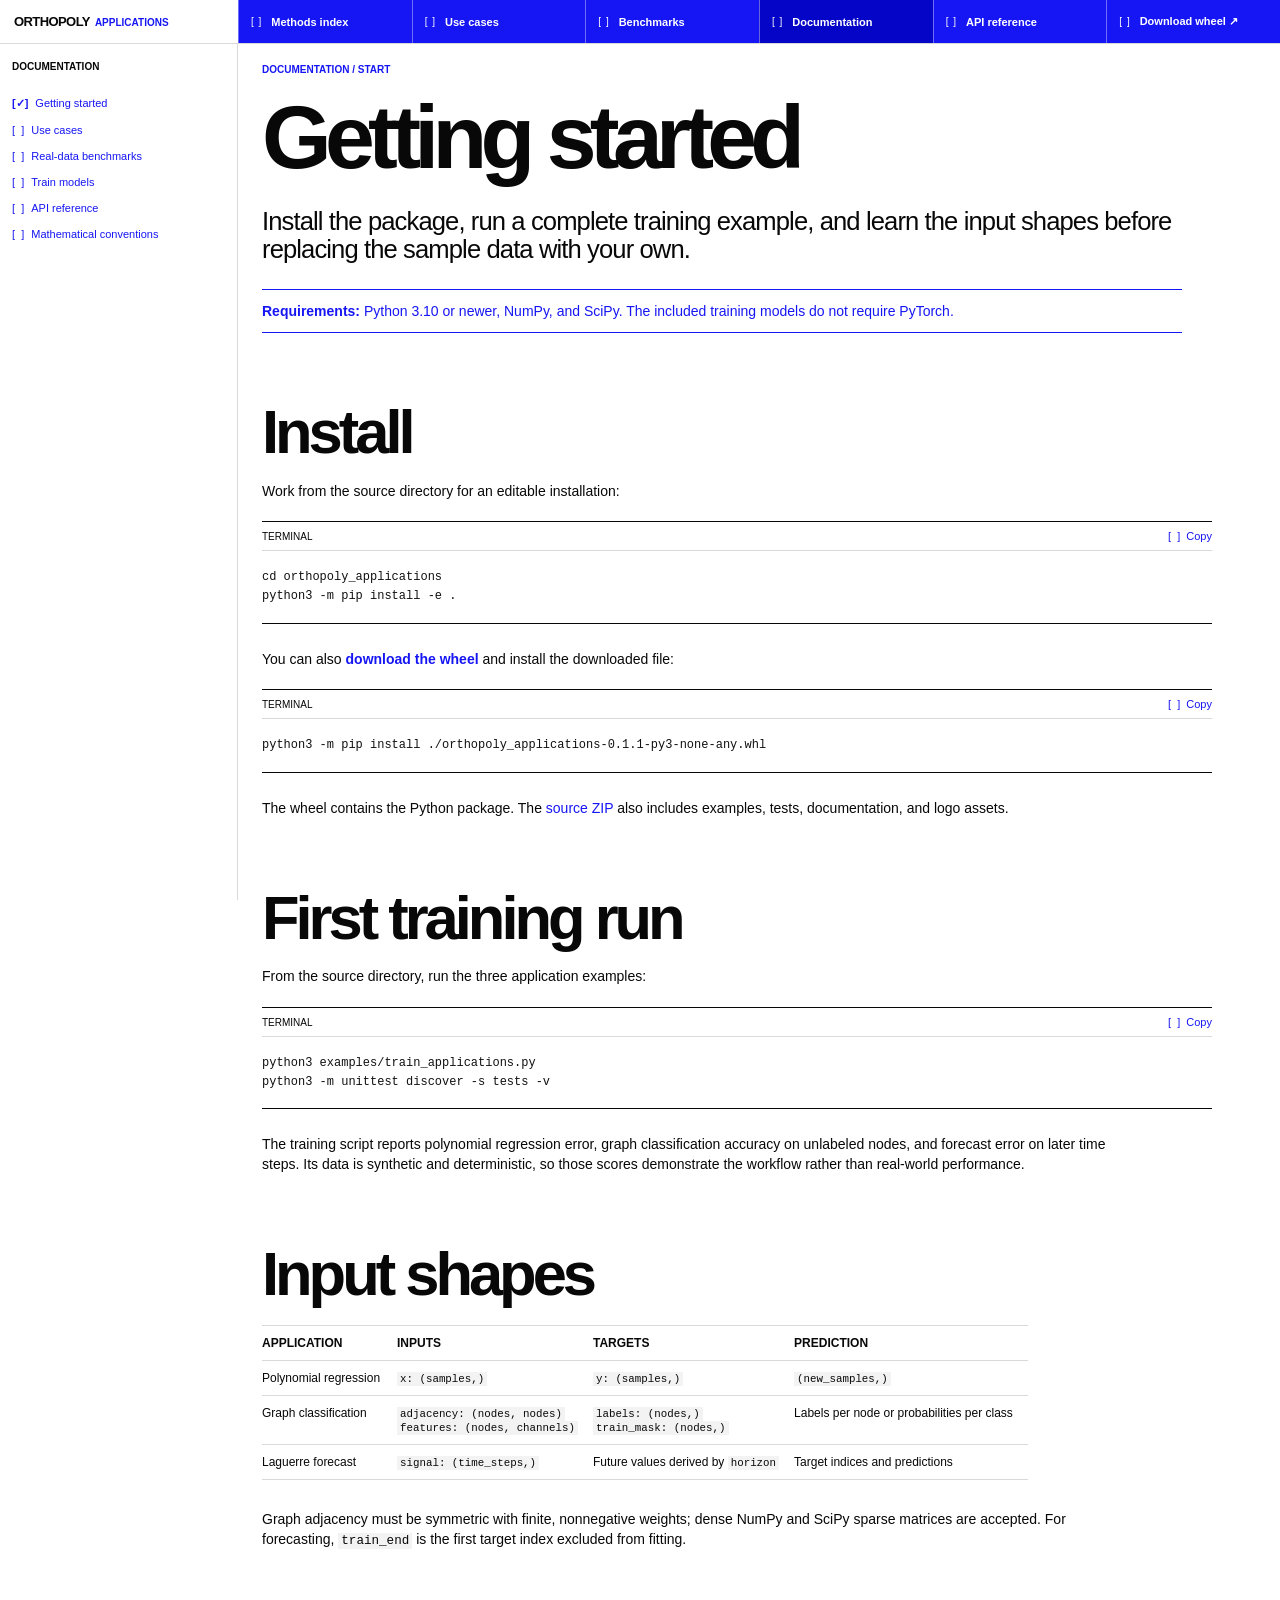
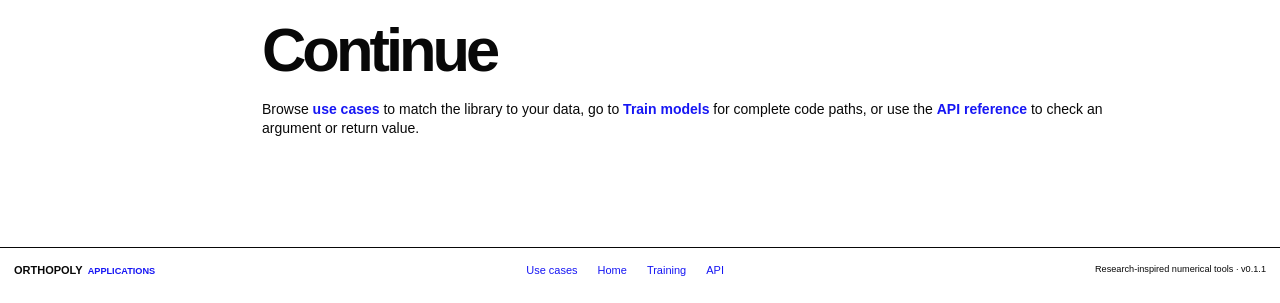
==== commit 9bfedbaf: "Benchmark library on real datasets" ====
--- a/docs/index.html
+++ b/docs/index.html
@@ -1,10 +1,10 @@
-<!doctype html><html lang="en"><head><meta charset="utf-8"><meta name="viewport" content="width=device-width,initial-scale=1"><title>Getting started · Orthopoly Applications</title><meta name="description" content="Install Orthopoly Applications and run your first training example."><link rel="icon" type="image/svg+xml" href="../assets/icon.svg"><link rel="stylesheet" href="../assets/style.css"></head><body>
-<a class="skip" href="#main">Skip to content</a><header class="topbar"><div class="container topbar-inner"><a class="brand" href="../index.html" aria-label="Orthopoly Applications home"><img src="../assets/icon.svg" alt=""><span>Orthopoly<small>APPLICATIONS</small></span></a><button class="menu-button" type="button" data-menu aria-expanded="false" aria-controls="main-nav">Menu</button><nav id="main-nav" class="nav" aria-label="Main navigation"><a href="../index.html#methods">Methods index</a><a href="use-cases.html">Use cases</a><a href="index.html" aria-current="page">Documentation</a><a href="api.html">API reference</a><a class="nav-cta" href="../downloads/orthopoly_applications-0.1.0-py3-none-any.whl" download>Download wheel ↗</a></nav></div></header>
-<main id="main" class="container docs-shell"><aside class="docs-sidebar" aria-label="Documentation pages"><div class="side-title">Documentation</div><a href="index.html" aria-current="page">Getting started</a><a href="use-cases.html">Use cases</a><a href="training.html">Train models</a><a href="api.html">API reference</a><a href="methods.html">Mathematical conventions</a></aside><article class="docs-content"><div class="breadcrumb">Documentation / Start</div><h1>Getting started</h1><p class="docs-lede">Install the package, run a complete training example, and learn the input shapes before replacing the sample data with your own.</p>
+<!doctype html><html lang="en"><head><meta charset="utf-8"><meta name="viewport" content="width=device-width,initial-scale=1"><title>Getting started · Orthopoly Applications</title><meta name="description" content="Install Orthopoly Applications and run your first training example."><link rel="icon" type="image/svg+xml" href="../assets/icon.svg"><link rel="stylesheet" href="../assets/style.css?v=20261017-real-data"></head><body>
+<a class="skip" href="#main">Skip to content</a><header class="topbar"><div class="container topbar-inner"><a class="brand" href="../index.html" aria-label="Orthopoly Applications home"><img src="../assets/icon.svg" alt=""><span>Orthopoly<small>APPLICATIONS</small></span></a><button class="menu-button" type="button" data-menu aria-expanded="false" aria-controls="main-nav">Menu</button><nav id="main-nav" class="nav" aria-label="Main navigation"><a href="../index.html#methods">Methods index</a><a href="use-cases.html">Use cases</a><a href="benchmarks.html">Benchmarks</a><a href="index.html" aria-current="page">Documentation</a><a href="api.html">API reference</a><a class="nav-cta" href="../downloads/orthopoly_applications-0.1.1-py3-none-any.whl" download>Download wheel ↗</a></nav></div></header>
+<main id="main" class="container docs-shell"><aside class="docs-sidebar" aria-label="Documentation pages"><div class="side-title">Documentation</div><a href="index.html" aria-current="page">Getting started</a><a href="use-cases.html">Use cases</a><a href="benchmarks.html">Real-data benchmarks</a><a href="training.html">Train models</a><a href="api.html">API reference</a><a href="methods.html">Mathematical conventions</a></aside><article class="docs-content"><div class="breadcrumb">Documentation / Start</div><h1>Getting started</h1><p class="docs-lede">Install the package, run a complete training example, and learn the input shapes before replacing the sample data with your own.</p>
 <div class="callout"><strong>Requirements:</strong> Python 3.10 or newer, NumPy, and SciPy. The included training models do not require PyTorch.</div>
 <h2 id="install">Install</h2><p>Work from the source directory for an editable installation:</p><div class="code-panel"><div class="code-top"><span>Terminal</span><button class="copy" type="button" data-copy="install-source">Copy</button></div><pre><code id="install-source">cd orthopoly_applications
-python3 -m pip install -e .</code></pre></div><p>You can also <a href="../downloads/orthopoly_applications-0.1.0-py3-none-any.whl" download><strong>download the wheel</strong></a> and install the downloaded file:</p><div class="code-panel"><div class="code-top"><span>Terminal</span><button class="copy" type="button" data-copy="install-wheel">Copy</button></div><pre><code id="install-wheel">python3 -m pip install ./orthopoly_applications-0.1.0-py3-none-any.whl</code></pre></div><p>The wheel contains the Python package. The <a href="../downloads/orthopoly-applications-source-0.1.0.zip" download>source ZIP</a> also includes examples, tests, documentation, and logo assets.</p>
+python3 -m pip install -e .</code></pre></div><p>You can also <a href="../downloads/orthopoly_applications-0.1.1-py3-none-any.whl" download><strong>download the wheel</strong></a> and install the downloaded file:</p><div class="code-panel"><div class="code-top"><span>Terminal</span><button class="copy" type="button" data-copy="install-wheel">Copy</button></div><pre><code id="install-wheel">python3 -m pip install ./orthopoly_applications-0.1.1-py3-none-any.whl</code></pre></div><p>The wheel contains the Python package. The <a href="../downloads/orthopoly-applications-source-0.1.1.zip" download>source ZIP</a> also includes examples, tests, documentation, and logo assets.</p>
 <h2 id="first-run">First training run</h2><p>From the source directory, run the three application examples:</p><div class="code-panel"><div class="code-top"><span>Terminal</span><button class="copy" type="button" data-copy="first-run-code">Copy</button></div><pre><code id="first-run-code">python3 examples/train_applications.py
 python3 -m unittest discover -s tests -v</code></pre></div><p>The training script reports polynomial regression error, graph classification accuracy on unlabeled nodes, and forecast error on later time steps. Its data is synthetic and deterministic, so those scores demonstrate the workflow rather than real-world performance.</p>
 <h2 id="shapes">Input shapes</h2><table><thead><tr><th>Application</th><th>Inputs</th><th>Targets</th><th>Prediction</th></tr></thead><tbody><tr><td>Polynomial regression</td><td><code>x: (samples,)</code></td><td><code>y: (samples,)</code></td><td><code>(new_samples,)</code></td></tr><tr><td>Graph classification</td><td><code>adjacency: (nodes, nodes)</code><br><code>features: (nodes, channels)</code></td><td><code>labels: (nodes,)</code><br><code>train_mask: (nodes,)</code></td><td>Labels per node or probabilities per class</td></tr><tr><td>Laguerre forecast</td><td><code>signal: (time_steps,)</code></td><td>Future values derived by <code>horizon</code></td><td>Target indices and predictions</td></tr></tbody></table><p>Graph adjacency must be symmetric with finite, nonnegative weights; dense NumPy and SciPy sparse matrices are accepted. For forecasting, <code>train_end</code> is the first target index excluded from fitting.</p>
-<h2 id="next">Continue</h2><p>Browse <a href="use-cases.html"><strong>use cases</strong></a> to match the library to your data, go to <a href="training.html"><strong>Train models</strong></a> for complete code paths, or use the <a href="api.html"><strong>API reference</strong></a> to check an argument or return value.</p></article></main><footer class="site-footer"><div class="container footer-grid"><div class="footer-brand">Orthopoly<small>APPLICATIONS</small></div><div class="footer-links"><a href="use-cases.html">Use cases</a><a href="../index.html">Home</a><a href="training.html">Training</a><a href="api.html">API</a></div><small>Research-inspired numerical tools · v0.1.0</small></div></footer><script src="../assets/site.js" defer></script></body></html>
+<h2 id="next">Continue</h2><p>Browse <a href="use-cases.html"><strong>use cases</strong></a> to match the library to your data, go to <a href="training.html"><strong>Train models</strong></a> for complete code paths, or use the <a href="api.html"><strong>API reference</strong></a> to check an argument or return value.</p></article></main><footer class="site-footer"><div class="container footer-grid"><div class="footer-brand">Orthopoly<small>APPLICATIONS</small></div><div class="footer-links"><a href="use-cases.html">Use cases</a><a href="../index.html">Home</a><a href="training.html">Training</a><a href="api.html">API</a></div><small>Research-inspired numerical tools · v0.1.1</small></div></footer><script src="../assets/site.js" defer></script></body></html>
--- a/assets/style.css
+++ b/assets/style.css
@@ -17,3 +17,16 @@
 .case-facts{display:grid;grid-template-columns:115px minmax(0,1fr);max-width:920px;margin:20px 0 22px;border-top:1px solid var(--rule);font-size:13px}.case-facts dt,.case-facts dd{border-bottom:1px solid var(--rule);padding:11px 6px 11px 0;line-height:1.4}.case-facts dt{font-weight:700;color:var(--blue);text-transform:uppercase;font-size:10px}.case-facts dd{margin:0}.docs-content h2[id]{scroll-margin-top:60px}@media(max-width:720px){.case-facts{grid-template-columns:80px minmax(0,1fr)}}
 
 @media(max-width:720px){.docs-content .use-case-table{display:table;width:100%;table-layout:fixed;overflow:visible;font-size:11px}.docs-content .use-case-table th,.docs-content .use-case-table td{min-width:0;overflow-wrap:anywhere;padding:9px 7px 9px 0}.docs-content .use-case-table th:last-child,.docs-content .use-case-table td:last-child{padding-right:0}}
+
+.case-result{display:flex;align-items:baseline;gap:14px;flex-wrap:wrap;border-top:1px solid var(--rule);padding:11px 0 12px;margin:18px 0 12px}.case-result span{font-size:10px;color:var(--blue);font-weight:700;white-space:nowrap}.case-result strong{font-size:clamp(18px,2vw,28px);line-height:1.1;letter-spacing:-.045em}.case-result small{font-size:11px;color:var(--grey)}.output-downloads{display:flex;gap:20px;flex-wrap:wrap;margin:24px 0 10px!important;font-size:12px!important;font-weight:700}.output-panel{max-width:920px;border-top:1px solid var(--blue);border-bottom:1px solid var(--black);margin:22px 0 26px}.output-panel-head{display:flex;justify-content:space-between;gap:15px;padding:10px 0;color:var(--blue);font-size:10px;font-weight:700}.output-panel-metric{display:flex;align-items:baseline;gap:18px;padding:10px 0 16px}.output-panel-metric strong{font-size:clamp(30px,3.5vw,50px);line-height:1;letter-spacing:-.06em;overflow-wrap:anywhere}.output-panel-metric span{font-size:12px;line-height:1.35;max-width:350px}.output-panel pre{border-top:1px solid var(--rule)}.output-panel pre code{padding:13px 0;white-space:pre-wrap;overflow-wrap:anywhere;font-size:12px;line-height:1.55}@media(max-width:720px){.case-result{align-items:flex-start;gap:5px 12px}.case-result span{width:100%}.output-panel-metric{display:block}.output-panel-metric span{display:block;margin-top:8px}.output-panel-head span:last-child{display:none}}
+
+.training-result{display:flex;align-items:baseline;gap:12px 18px;flex-wrap:wrap;border-top:1px solid var(--blue);margin:24px 0 36px;padding:12px 0 0}.training-result span{color:var(--blue);font-size:10px;font-weight:700}.training-result strong{font-size:26px;letter-spacing:-.045em}.training-result p{flex-basis:100%;margin:0!important;font-size:12px!important}.training-result a{text-decoration:underline;text-underline-offset:3px}
+
+/* Measured results use the same ruled editorial system as the case studies. */
+.nav{grid-template-columns:repeat(6,minmax(0,1fr))}.benchmark-summary{display:grid;grid-template-columns:repeat(3,minmax(0,1fr));max-width:1100px;border-top:1px solid var(--black);border-bottom:1px solid var(--black);margin:32px 0 18px}.benchmark-summary>div{min-width:0;padding:13px 15px 16px 0}.benchmark-summary>div+div{border-left:1px solid var(--rule);padding-left:15px}.benchmark-summary span{display:block;color:var(--blue);font-size:10px;font-weight:700}.benchmark-summary strong{display:block;font-size:clamp(30px,3.4vw,53px);line-height:1.05;letter-spacing:-.06em;margin:13px 0 4px}.benchmark-summary small{display:block;font-size:11px;color:var(--grey);line-height:1.35}.benchmark-summary p{font-size:12px;margin:13px 0 0;line-height:1.35}.benchmark-downloads{display:flex;flex-wrap:wrap;gap:8px 21px;margin:15px 0 0!important;font-size:12px!important;font-weight:700}.docs-content .benchmark-table{max-width:950px}.benchmark-table td:nth-child(2),.benchmark-table td:nth-child(3){font-variant-numeric:tabular-nums}.benchmark-protocol{max-width:920px;border-left:2px solid var(--blue);padding-left:13px;margin:22px 0 0!important}.benchmark-protocol strong{color:var(--blue)}
+@media(max-width:900px){.nav a{padding:0 5px;font-size:9px}.nav a:before{margin-right:4px}}
+@media(max-width:720px){.nav{grid-template-columns:1fr 1fr}.benchmark-summary{grid-template-columns:1fr}.benchmark-summary>div,.benchmark-summary>div+div{border-left:0;border-bottom:1px solid var(--rule);padding:12px 0}.benchmark-summary>div:last-child{border-bottom:0}.benchmark-summary strong{font-size:38px}.benchmark-summary p{margin-top:7px}}
+
+.bench-home{display:grid;grid-template-columns:238px minmax(0,1fr);border-bottom:1px solid var(--black);scroll-margin-top:44px}.bench-home-side{border-right:1px solid var(--rule);padding:14px 13px;font-size:10px}.bench-home-side b,.bench-home-side span{display:block}.bench-home-side span{color:var(--grey);margin-top:4px}.bench-home-main{padding:25px 14px 42px}.bench-home-main .small-line{color:var(--blue);font-size:11px;font-weight:700;margin:0 0 17px}.bench-home-main h2{font-size:clamp(48px,6.6vw,104px);line-height:.9;letter-spacing:-.07em;margin:0 0 20px}.bench-home-main>p:not(.small-line){max-width:660px;font-size:14px;line-height:1.4;margin:0 0 23px}.bench-home-grid{display:grid;grid-template-columns:repeat(3,minmax(0,1fr));border-top:1px solid var(--black);border-bottom:1px solid var(--black);margin-bottom:20px}.bench-home-grid>div{min-width:0;padding:12px 14px 17px 0}.bench-home-grid>div+div{border-left:1px solid var(--rule);padding-left:14px}.bench-home-grid small,.bench-home-grid span{display:block;font-size:10px;line-height:1.35}.bench-home-grid small{color:var(--blue);font-weight:700}.bench-home-grid strong{display:block;font-size:clamp(27px,3vw,46px);line-height:1.05;letter-spacing:-.06em;margin:14px 0 4px}.bench-home-main>a{color:var(--blue);font-size:12px;font-weight:700}.bench-home-main>a:hover{text-decoration:underline}
+@media(max-width:900px){.bench-home{grid-template-columns:190px minmax(0,1fr)}}
+@media(max-width:720px){.bench-home{grid-template-columns:1fr}.bench-home-side{border-right:0;border-bottom:1px solid var(--rule);padding:10px 13px}.bench-home-main{padding:20px 13px 30px}.bench-home-main h2{font-size:clamp(48px,11vw,77px)}.bench-home-grid{grid-template-columns:1fr}.bench-home-grid>div,.bench-home-grid>div+div{border-left:0;border-bottom:1px solid var(--rule);padding:11px 0}.bench-home-grid>div:last-child{border-bottom:0}.bench-home-grid strong{font-size:35px;margin:6px 0 2px}}
